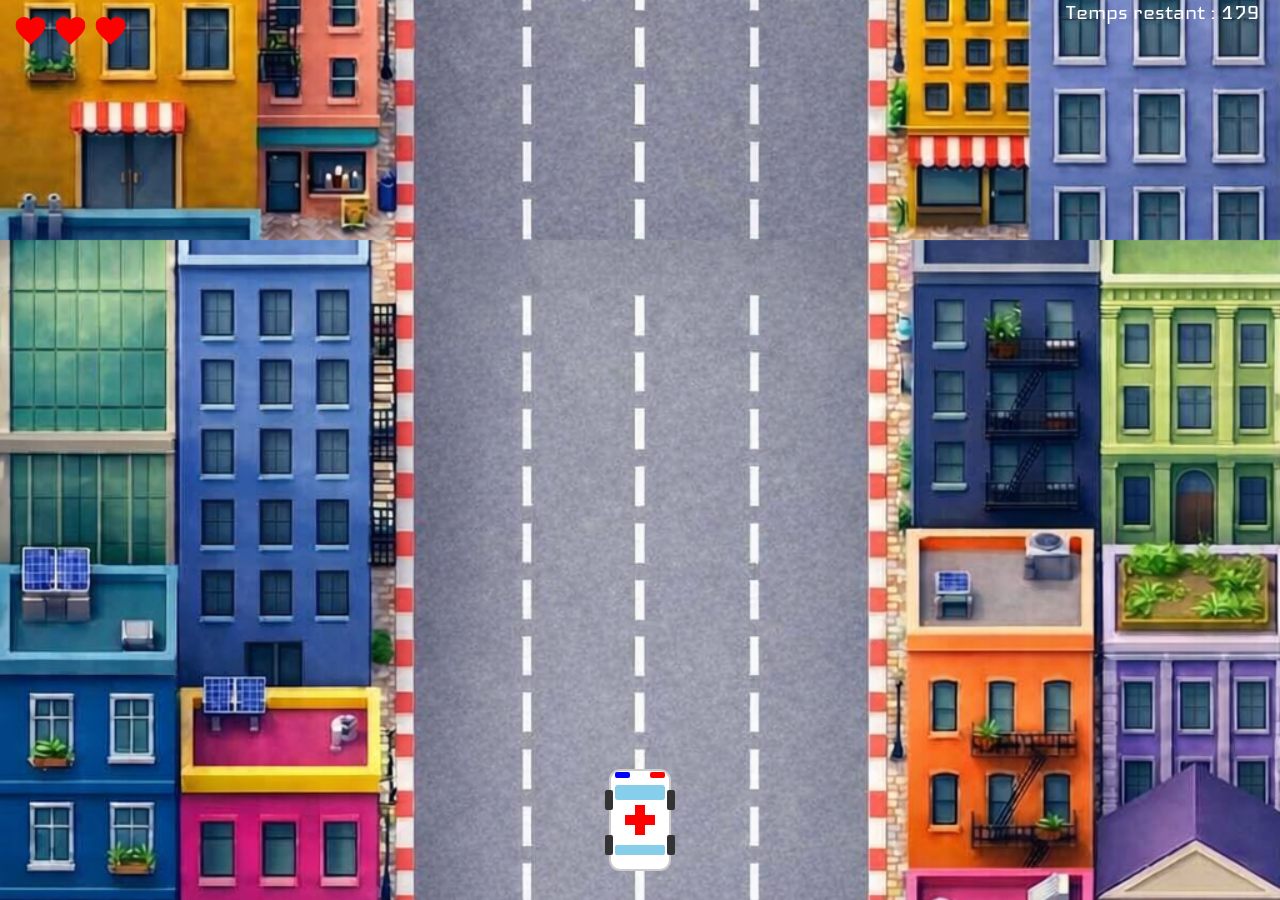
==== html/jeux-difficile.html @ b56545f3 "add balise script info ambulance" ====
<html>
    <head>
        <title>Operation sauver la bourse d or - Difficile</title>
        <link rel="stylesheet" href="../css/jeux.css">
        <link href="https://fonts.googleapis.com/css2?family=Iceland&display=swap" rel="stylesheet">
    </head>
<body>
    <div id="game-ui">
        <div id="hearts-container"></div>
    </div>

    <div class="ambulance-sprite">
        <svg id="ambulance" width="80" height="120" viewBox="0 0 80 120" xmlns="http://www.w3.org/2000/svg">
            <rect x="10" y="10" width="60" height="100" rx="10" fill="#ffffff" stroke="#cccccc" stroke-width="2"/>
            <rect x="15" y="25" width="50" height="15" rx="3" fill="#87CEEB"/>
            <rect x="15" y="85" width="50" height="10" rx="2" fill="#87CEEB"/>
            <rect x="35" y="45" width="10" height="30" fill="#ff0000"/>
            <rect x="25" y="55" width="30" height="10" fill="#ff0000"/>
            <rect x="15" y="12" width="15" height="6" rx="2" fill="#0000ff"/>
            <rect x="50" y="12" width="15" height="6" rx="2" fill="#ff0000"/>
            <rect x="5" y="30" width="8" height="20" rx="2" fill="#333333"/>
            <rect x="67" y="30" width="8" height="20" rx="2" fill="#333333"/>
            <rect x="5" y="75" width="8" height="20" rx="2" fill="#333333"/>
            <rect x="67" y="75" width="8" height="20" rx="2" fill="#333333"/>
        </svg>
    </div>

    <div id="timer"></div>

    <script src="../js/script.js"></script>
    <script src="../js/timer/timer-difficile.js"></script>
    <script src="../js/info-ambulance/info-difficile.js"></script>
</body>
</html>
---- css/jeux.css ----
/* --- TON CODE ORIGINAL (Inchangé) --- */
body {
  background-color: green;
  background-image: url("../assets/img/Creer_une_image_en_v.png");
  background-repeat: repeat-y; /* Gardé tel quel pour ton défilement */
  background-position: top center;
  background-size: 100% auto;
  margin: 0;
  overflow: hidden;
}

#start-screen {
    display: flex;
    flex-direction: column;
    justify-content: center;
    align-items: center;
    min-height: 100vh;
    padding: 20px;
}

#logo-container {
    margin-bottom: 50px;
    animation: slideDown 1s ease-out;
    position: relative;
    z-index: 10;
}

#logo {
    max-width: 600px;
    width: 90vw;
    height: auto;
    filter: drop-shadow(0 0 30px rgba(255, 215, 0, 0.8)) drop-shadow(0 0 60px rgba(255, 215, 0, 0.4));
    animation: popIn 0.8s cubic-bezier(0.68, -0.55, 0.265, 1.55);
}

#buttons-container {
    display: flex;
    flex-direction: column;
    gap: 20px;
    animation: slideUp 1s ease-out 0.3s both;
    position: relative;
    z-index: 10;
}

.btn {
    padding: 15px 50px;
    font-size: 18px;
    font-weight: bold;
    border: none;
    border-radius: 50px;
    cursor: pointer;
    transition: all 0.3s ease;
    text-transform: uppercase;
    letter-spacing: 2px;
    box-shadow: 0 4px 15px rgba(0, 0, 0, 0.3);
}

.btn-play {
    background: linear-gradient(135deg, #ff6b6b 0%, #ee5a6f 100%);
    color: white;
}

.btn-play:hover {
    transform: translateY(-3px);
    box-shadow: 0 8px 25px rgba(255, 107, 107, 0.4);
}

.btn-play:active {
    transform: translateY(-1px);
}

.btn-rules {
    background: linear-gradient(135deg, #4ecdc4 0%, #44a08d 100%);
    color: white;
}

.btn-rules:hover {
    transform: translateY(-3px);
    box-shadow: 0 8px 25px rgba(78, 205, 196, 0.4);
}

.btn-rules:active {
    transform: translateY(-1px);
}

@keyframes slideDown {
    from { opacity: 0; transform: translateY(-50px); }
    to { opacity: 1; transform: translateY(0); }
}

@keyframes slideUp {
    from { opacity: 0; transform: translateY(50px); }
    to { opacity: 1; transform: translateY(0); }
}

@keyframes popIn {
    from { opacity: 0; transform: scale(0.5); }
    to { opacity: 1; transform: scale(1); }
}

.modal {
    display: none;
    position: fixed;
    z-index: 1000;
    left: 0;
    top: 0;
    width: 100%;
    height: 100%;
    background-color: rgba(0, 0, 0, 0.7);
    animation: fadeIn 0.3s ease;
}

.modal-content {
    background: linear-gradient(135deg, #1a1a2e 0%, #16213e 100%);
    margin: 5% auto;
    padding: 40px;
    border: 2px solid #4ecdc4;
    border-radius: 15px;
    width: 90%;
    max-width: 600px;
    box-shadow: 0 10px 40px rgba(0, 0, 0, 0.5);
    animation: slideDown 0.4s ease-out;
}

.modal-content h2 { margin-bottom: 20px; color: #4ecdc4; font-size: 28px; }
.modal-content p { margin-bottom: 15px; font-size: 16px; line-height: 1.6; }
.modal-content ul { list-style: none; text-align: left; margin-top: 15px; }
.modal-content li { padding: 10px 0; padding-left: 30px; position: relative; }
.modal-content li:before { content: "✦"; position: absolute; left: 0; color: #4ecdc4; }

.close {
    color: #aaa;
    float: right;
    font-size: 28px;
    font-weight: bold;
    cursor: pointer;
    transition: color 0.3s;
}

.close:hover, .close:focus { color: #4ecdc4; }

.gyro-gauche { fill: black; stroke: #000; stroke-width: 1; animation: gyro-gauche 1s infinite step-end; }
.gyro-droite { fill: black; stroke: #000; stroke-width: 1; animation: gyro-droite 1s infinite step-end; }

@keyframes gyro-gauche { 0% { fill: red; } 25% { fill: black; } 100% { fill: black; } }
@keyframes gyro-droite { 0% { fill: black; } 25% { fill: black; } 50% { fill: blue; } 75% { fill: black; } 100% { fill: black; } }

#ambulance { position: absolute; }

/* --- AJOUT DE L'INTERFACE (Barre de vie) --- */
#game-ui {
    position: fixed;
    top: 20px;
    left: 20px;
    z-index: 2000;
}

#hearts-container {
    display: flex;
    gap: 10px;
}

.heart {
    width: 30px;
    height: 30px;
    background-color: #ff0000;
    clip-path: path('M12 21.35l-1.45-1.32C5.4 15.36 2 12.28 2 8.5 2 5.42 4.42 3 7.5 3c1.74 0 3.41.81 4.5 2.09C13.09 3.81 14.76 3 16.5 3 19.58 3 22 5.42 22 8.5c0 3.78-3.4 6.86-8.55 11.54L12 21.35z');
    transform: scale(1.5);
    transition: all 0.3s ease;
}

.heart.lost {
    background-color: #333;
    opacity: 0.2;
}

#timer {
    font-family: 'Iceland', sans-serif;
    position: fixed;
    right: 20px;
    font-size: 25px;
    color: white;
    z-index: 2000;
}
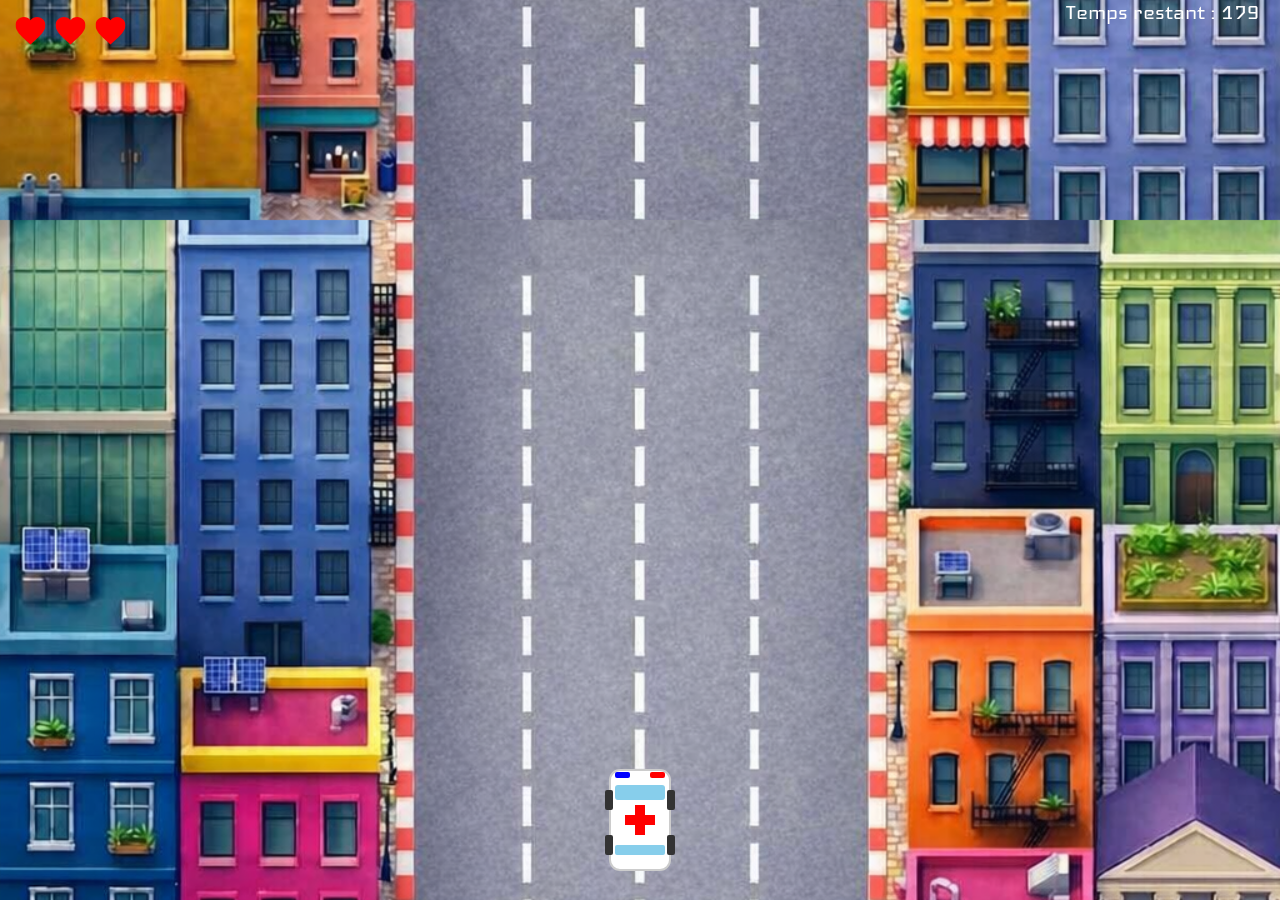
==== commit a73b1736: "add balice sound" ====
--- a/html/jeux-difficile.html
+++ b/html/jeux-difficile.html
@@ -30,5 +30,10 @@
     <script src="../js/script.js"></script>
     <script src="../js/timer/timer-difficile.js"></script>
     <script src="../js/info-ambulance/info-difficile.js"></script>
+    <audio id="background-music" autoplay loop>
+    <source src="../assets/sound/chill-by-sakura-hz.mp3" type="audio/mpeg">
+    </audio> 
+
+    <script src="../js/sound.js"></script>
 </body>
 </html>
--- a/css/jeux.css
+++ b/css/jeux.css
@@ -1,8 +1,7 @@
-/* --- TON CODE ORIGINAL (Inchangé) --- */
 body {
   background-color: green;
   background-image: url("../assets/img/Creer_une_image_en_v.png");
-  background-repeat: repeat-y; /* Gardé tel quel pour ton défilement */
+  background-repeat: repeat-y; /* Gardé tel quel pour le défilement */
   background-position: top center;
   background-size: 100% auto;
   margin: 0;
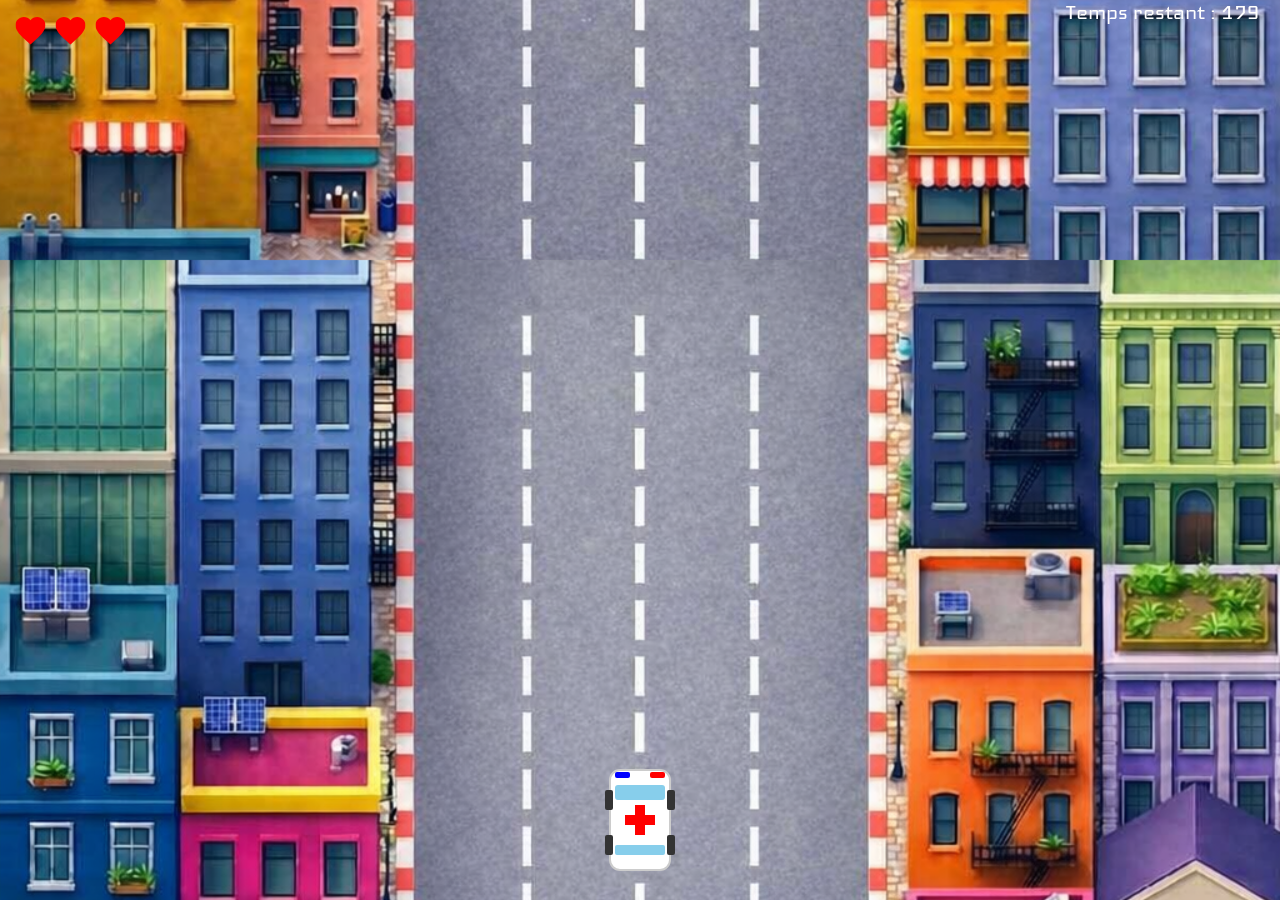
==== commit 5e3b52bd: "fix balise scipt" ====
--- a/html/jeux-difficile.html
+++ b/html/jeux-difficile.html
@@ -27,7 +27,7 @@
 
     <div id="timer"></div>
 
-    <script src="../js/script.js"></script>
+    <script src="../js/page-daccueil"></script>
     <script src="../js/timer/timer-difficile.js"></script>
     <script src="../js/info-ambulance/info-difficile.js"></script>
     <audio id="background-music" autoplay loop>
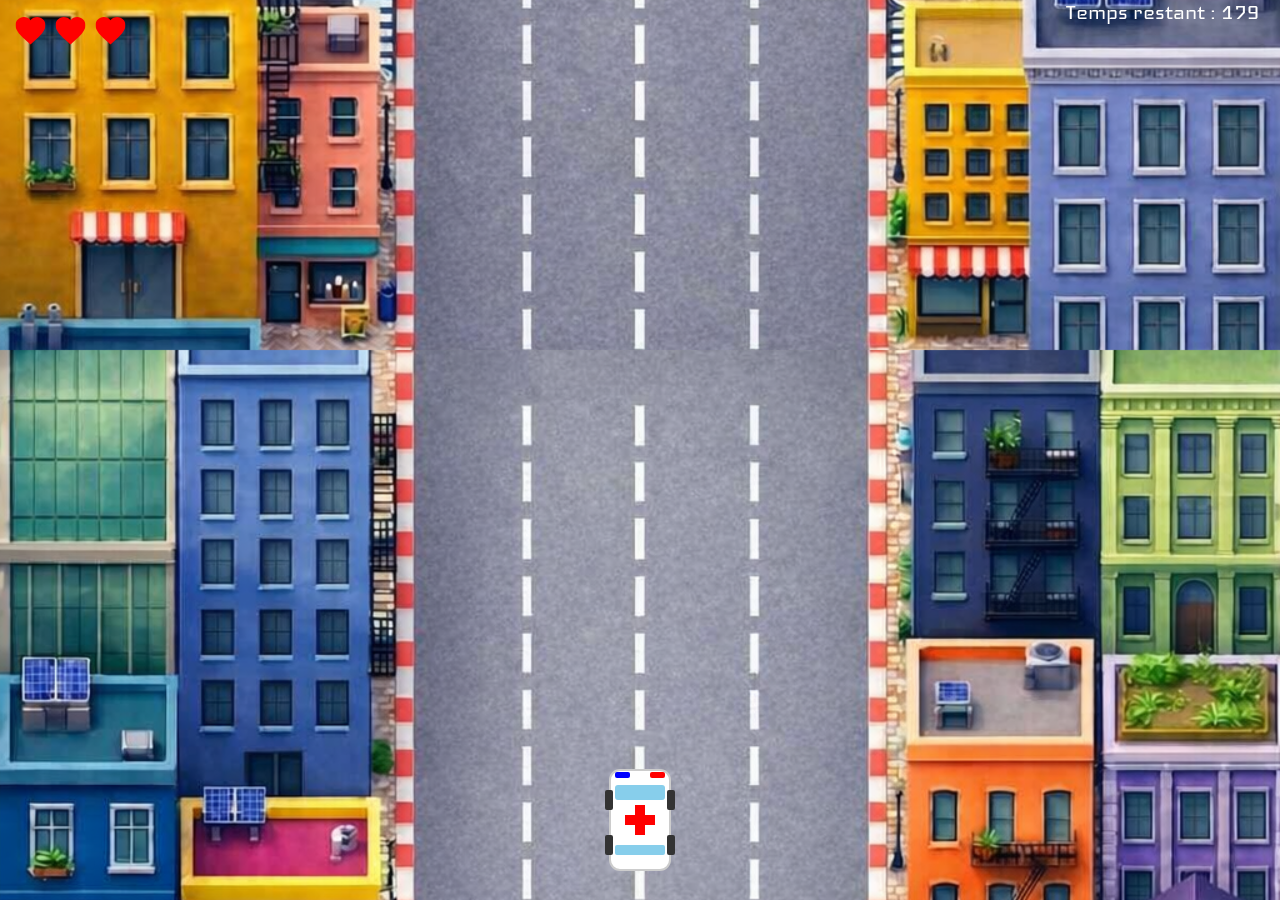
==== commit 71fe14a5: "remove balise script page daccueil" ====
--- a/html/jeux-difficile.html
+++ b/html/jeux-difficile.html
@@ -27,7 +27,6 @@
 
     <div id="timer"></div>
 
-    <script src="../js/page-daccueil"></script>
     <script src="../js/timer/timer-difficile.js"></script>
     <script src="../js/info-ambulance/info-difficile.js"></script>
     <audio id="background-music" autoplay loop>
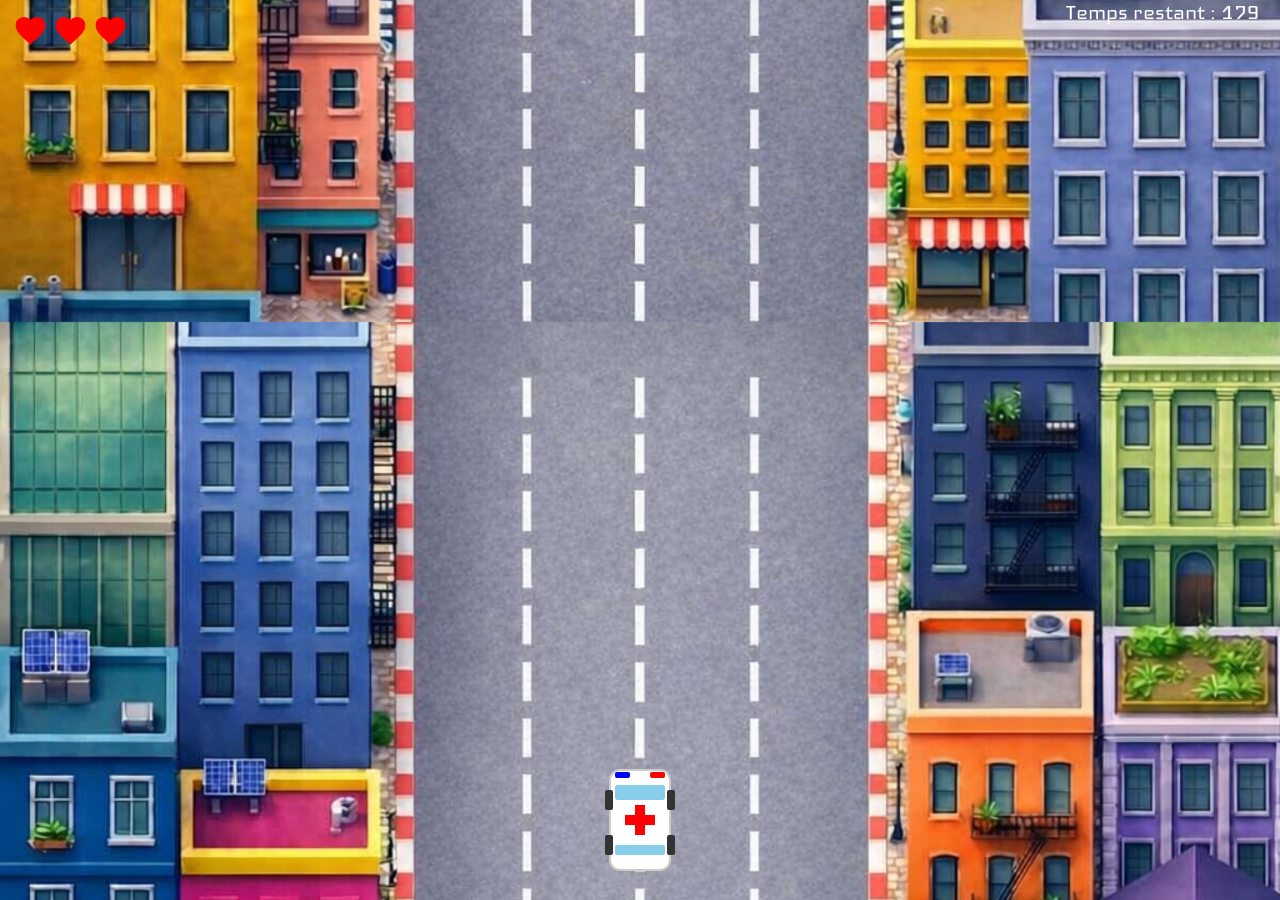
==== commit 0e8cb4e3: "add picture gameover" ====
--- a/html/jeux-difficile.html
+++ b/html/jeux-difficile.html
@@ -26,7 +26,8 @@
     </div>
 
     <div id="timer"></div>
-
+    <img id="gameOverImage" src="../assets/img/image_game_over.png" style="display:none; width:1000px;">
+    
     <script src="../js/timer/timer-difficile.js"></script>
     <script src="../js/info-ambulance/info-difficile.js"></script>
     <audio id="background-music" autoplay loop>
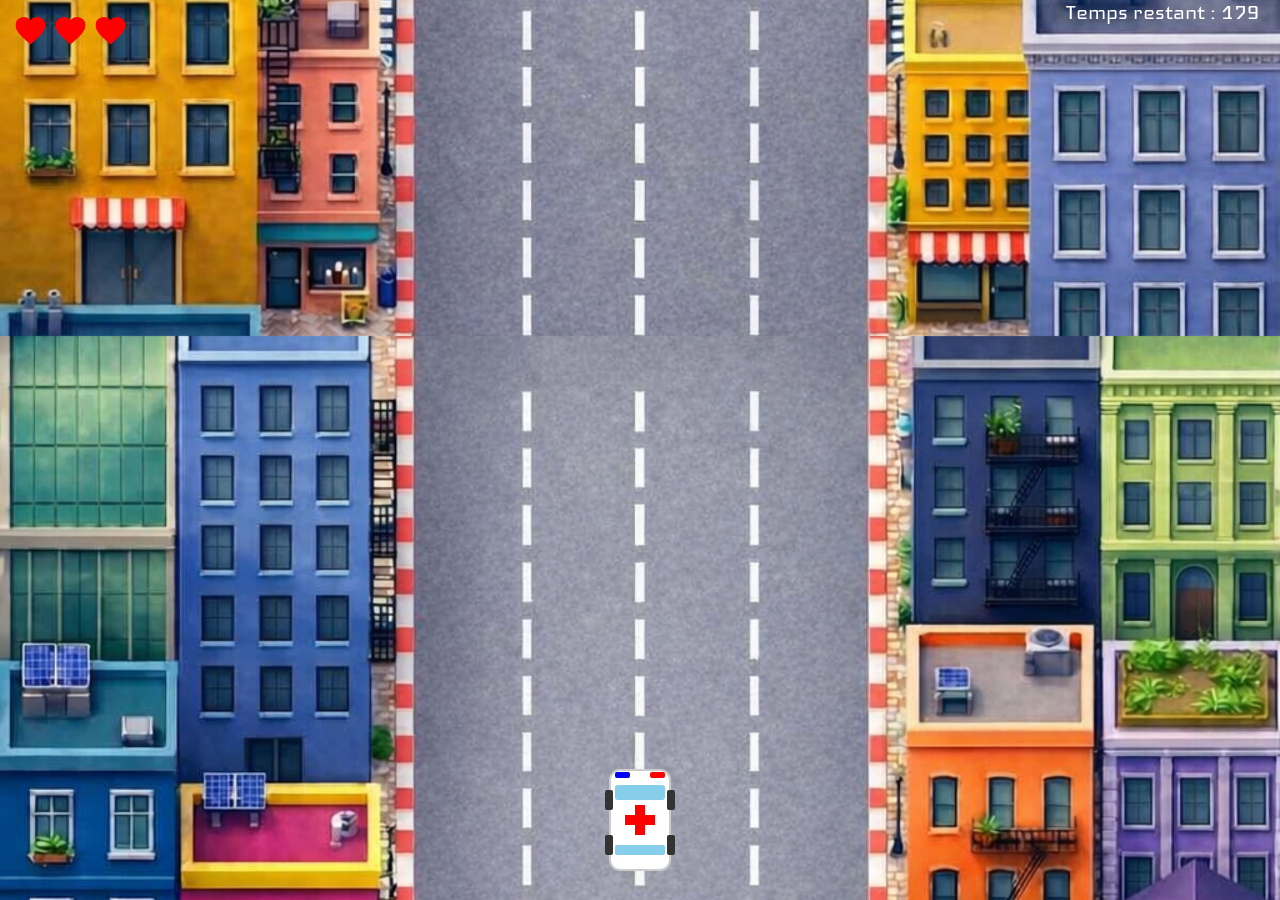
==== commit 19894803: "add systeme win" ====
--- a/html/jeux-difficile.html
+++ b/html/jeux-difficile.html
@@ -27,6 +27,7 @@
 
     <div id="timer"></div>
     <img id="gameOverImage" src="../assets/img/image_game_over.png" style="display:none; width:1000px;">
+    <img id="winImage" src="../assets/img/image_victoire.png" style="display:none;">
     
     <script src="../js/timer/timer-difficile.js"></script>
     <script src="../js/info-ambulance/info-difficile.js"></script>
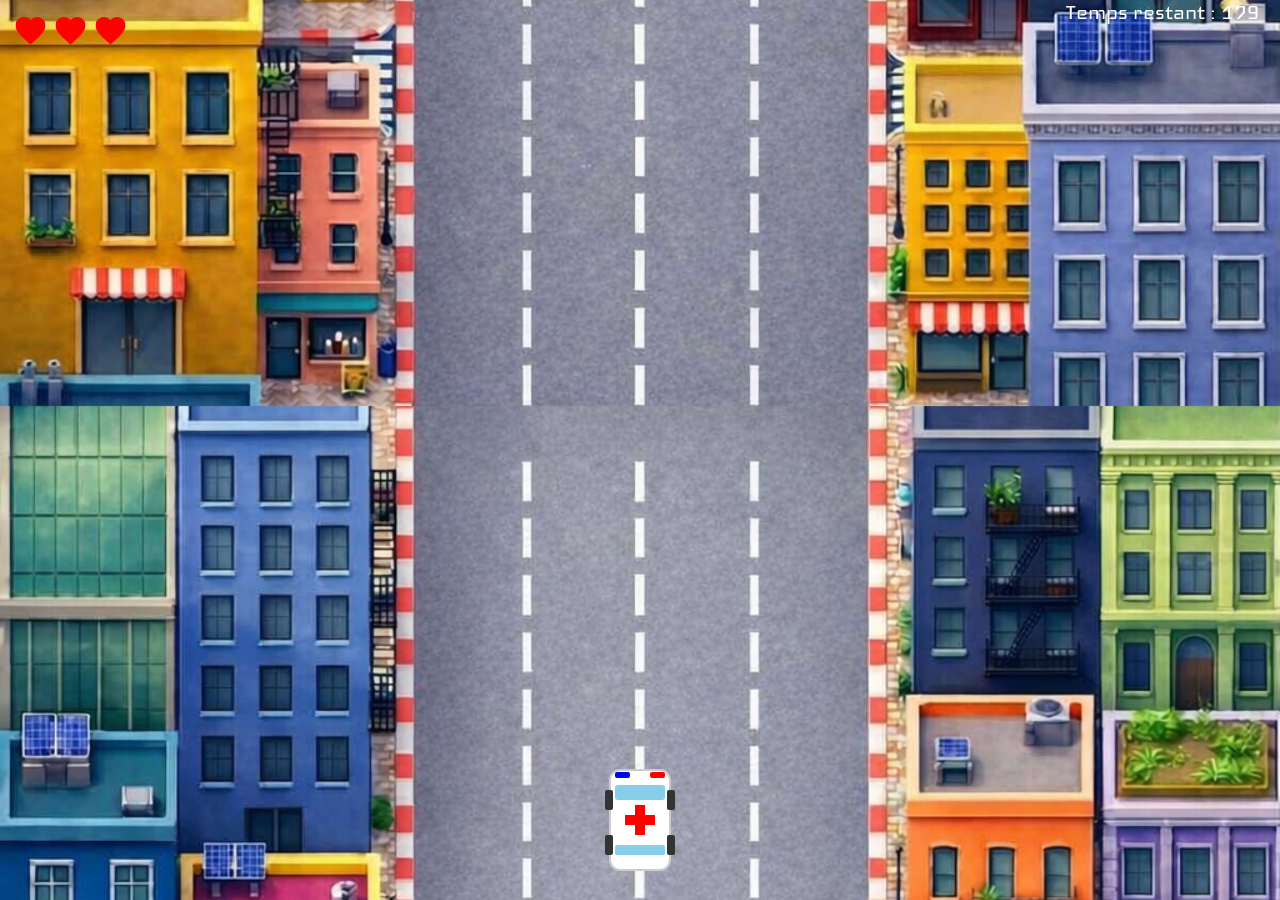
==== commit 3914b1f3: "add picture in html" ====
--- a/html/jeux-difficile.html
+++ b/html/jeux-difficile.html
@@ -28,6 +28,12 @@
     <div id="timer"></div>
     <img id="gameOverImage" src="../assets/img/image_game_over.png" style="display:none; width:1000px;">
     <img id="winImage" src="../assets/img/image_victoire.png" style="display:none;">
+
+    <img id="plot" src="../assets/img/plot-de-signalisation.png" style="display:none;">
+    <img id="grand-mère" src="../assets/img/grand-mère.png" style="display:none;">
+    <img id="dos-d-ane" src="../assets/img/dos-d-ane.png" style="display:none;">
+    <img id="flaque" src="../assets/img/flaque-d-huile.png" style="display:none;">
+    <img id="passage" src="../assets/img/passage-pieton.png" style="display:none;">
     
     <script src="../js/timer/timer-difficile.js"></script>
     <script src="../js/info-ambulance/info-difficile.js"></script>
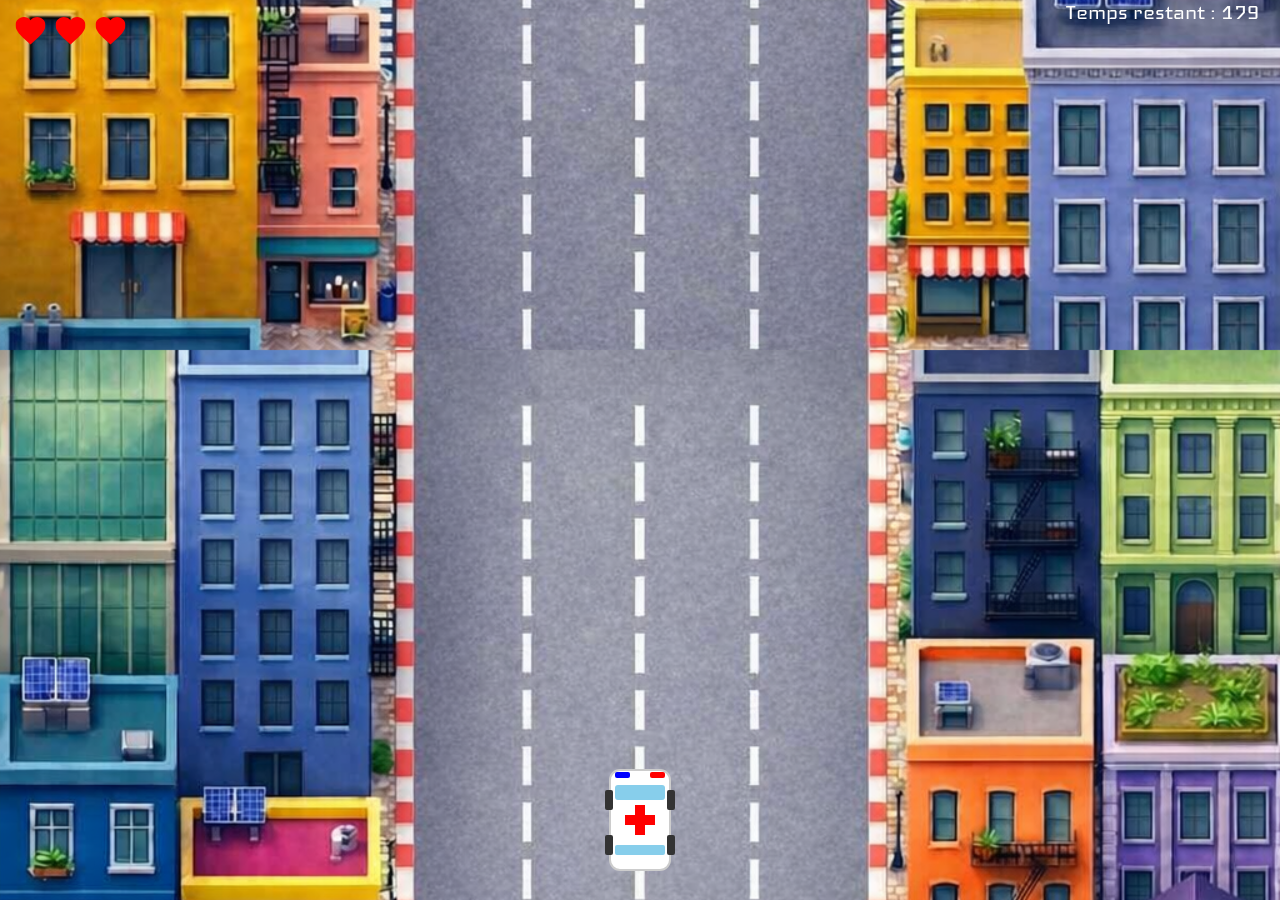
==== commit 08aaa072: "remove of 1 obstacle" ====
--- a/html/jeux-difficile.html
+++ b/html/jeux-difficile.html
@@ -33,7 +33,6 @@
     <img id="grand-mère" src="../assets/img/grand-mère.png" style="display:none;">
     <img id="dos-d-ane" src="../assets/img/dos-d-ane.png" style="display:none;">
     <img id="flaque" src="../assets/img/flaque-d-huile.png" style="display:none;">
-    <img id="passage" src="../assets/img/passage-pieton.png" style="display:none;">
     
     <script src="../js/timer/timer-difficile.js"></script>
     <script src="../js/info-ambulance/info-difficile.js"></script>
--- a/css/jeux.css
+++ b/css/jeux.css
@@ -180,4 +180,14 @@
     font-size: 25px;
     color: white;
     z-index: 2000;
+}
+
+/* --- GESTION DES OBSTACLES RESPONSIVES --- */
+.obstacle-actif {
+    position: absolute;
+    width: 9vw; /* On passe de 6vw à 9vw pour les rendre bien plus gros */
+    min-width: 300px; /* Taille minimum augmentée */
+    max-width: 550px; /* Taille maximum augmentée (avant c'était 80px) */
+    z-index: 100; 
+    transform: translateX(-50%); 
 }
